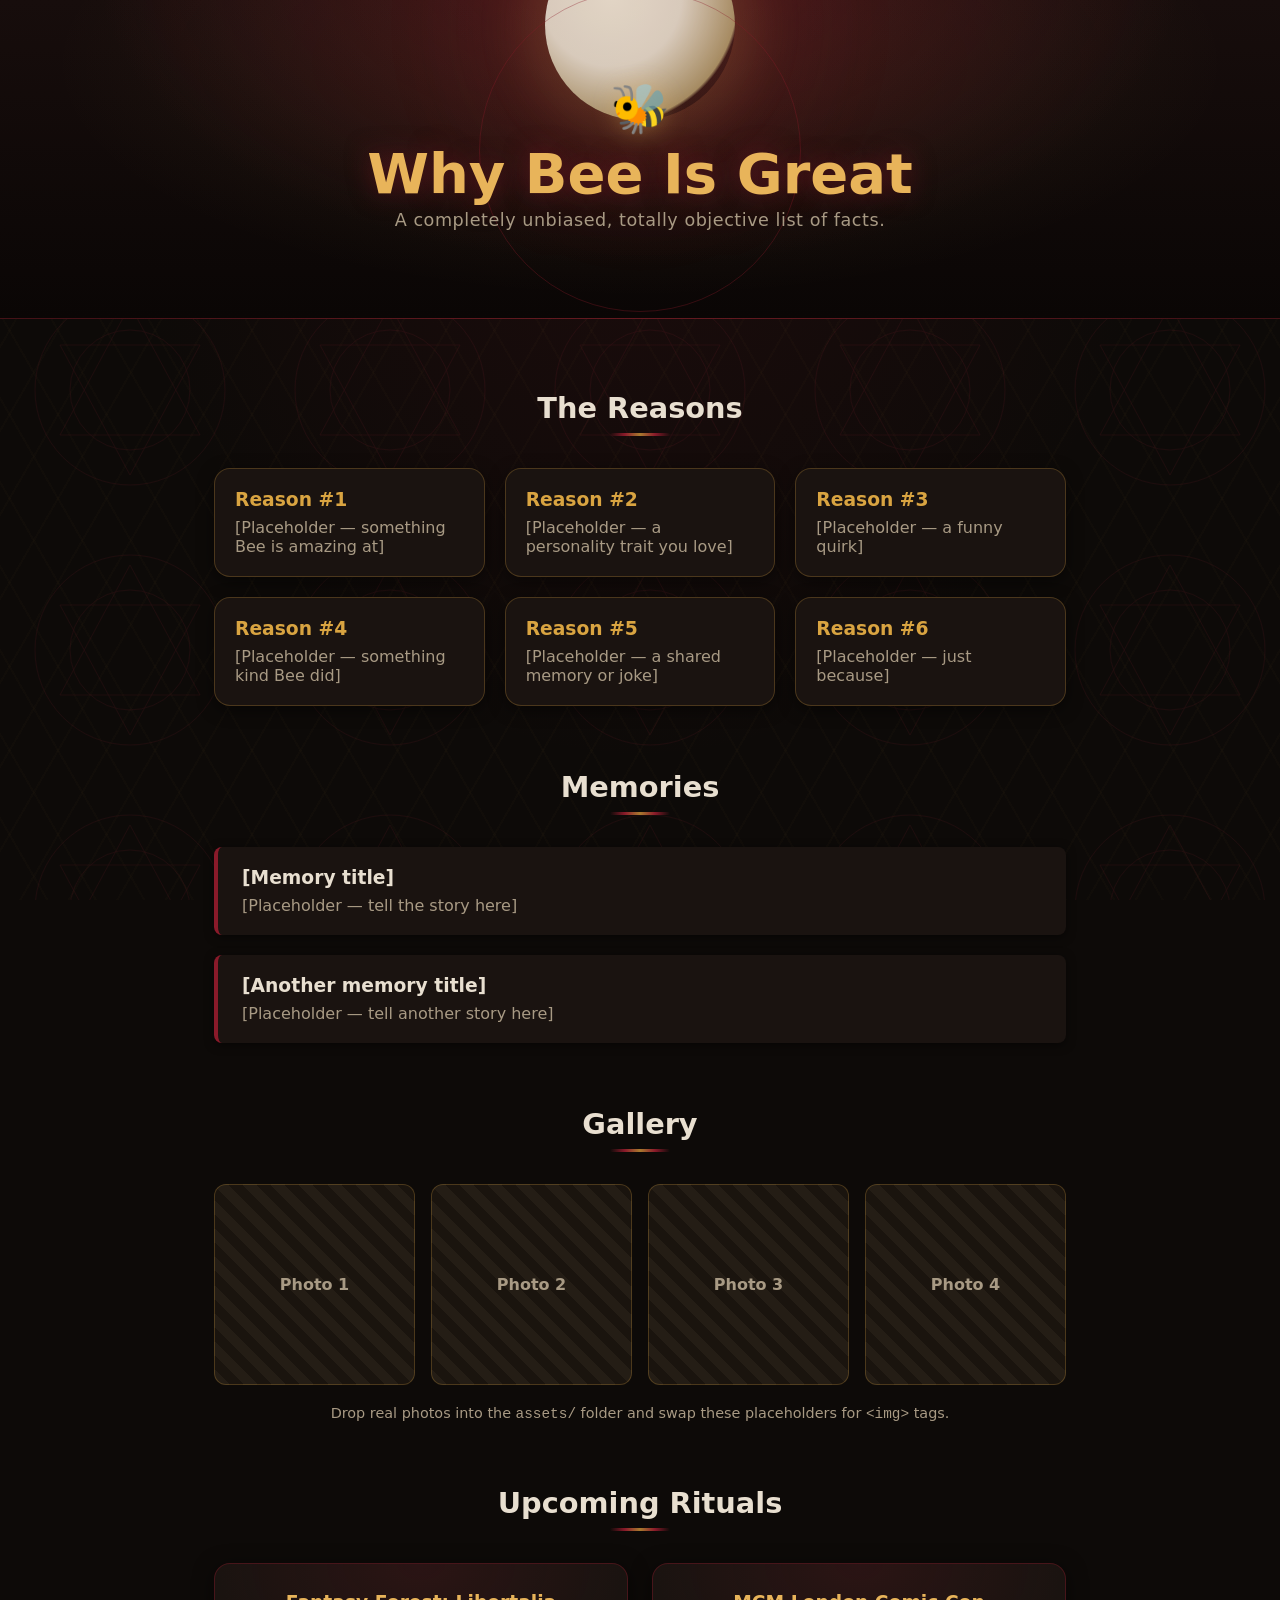
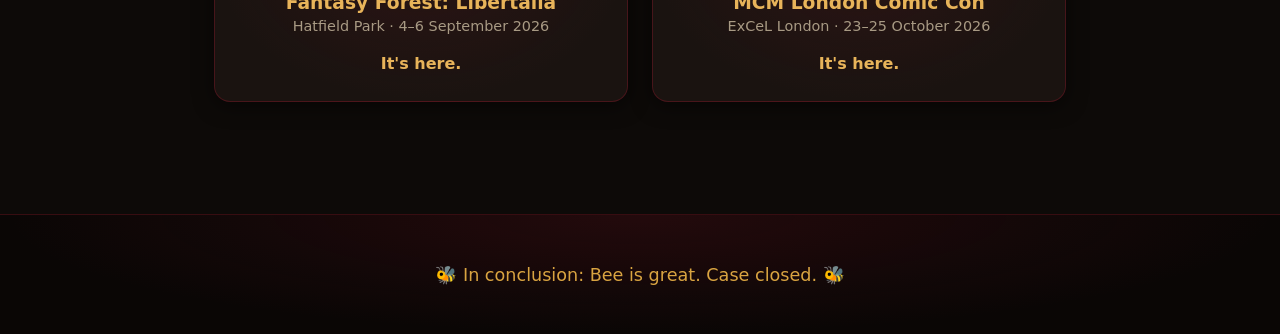
==== esp32/BeeWebsite/data/index.html @ 2f55833b "Add XIAO ESP32-S3 firmware to host the site as a standalone WiFi hotspot Serves index.html/style.css" ====
<!DOCTYPE html>
<html lang="en">
<head>
<meta charset="UTF-8">
<meta name="viewport" content="width=device-width, initial-scale=1.0">
<title>Why Bee Is Great</title>
<link rel="stylesheet" href="style.css">
</head>
<body>

<header class="hero">
  <div class="hero-inner">
    <p class="hero-emoji">🐝</p>
    <h1>Why Bee Is Great</h1>
    <p class="subtitle">A completely unbiased, totally objective list of facts.</p>
  </div>
</header>

<main>

  <section class="reasons">
    <h2>The Reasons</h2>
    <div class="reason-grid">
      <div class="reason-card">
        <h3>Reason #1</h3>
        <p>[Placeholder — something Bee is amazing at]</p>
      </div>
      <div class="reason-card">
        <h3>Reason #2</h3>
        <p>[Placeholder — a personality trait you love]</p>
      </div>
      <div class="reason-card">
        <h3>Reason #3</h3>
        <p>[Placeholder — a funny quirk]</p>
      </div>
      <div class="reason-card">
        <h3>Reason #4</h3>
        <p>[Placeholder — something kind Bee did]</p>
      </div>
      <div class="reason-card">
        <h3>Reason #5</h3>
        <p>[Placeholder — a shared memory or joke]</p>
      </div>
      <div class="reason-card">
        <h3>Reason #6</h3>
        <p>[Placeholder — just because]</p>
      </div>
    </div>
  </section>

  <section class="memories">
    <h2>Memories</h2>
    <div class="memory-list">
      <div class="memory-card">
        <h3>[Memory title]</h3>
        <p>[Placeholder — tell the story here]</p>
      </div>
      <div class="memory-card">
        <h3>[Another memory title]</h3>
        <p>[Placeholder — tell another story here]</p>
      </div>
    </div>
  </section>

  <section class="gallery">
    <h2>Gallery</h2>
    <div class="gallery-grid">
      <div class="gallery-item">Photo 1</div>
      <div class="gallery-item">Photo 2</div>
      <div class="gallery-item">Photo 3</div>
      <div class="gallery-item">Photo 4</div>
    </div>
    <p class="gallery-hint">Drop real photos into the <code>assets/</code> folder and swap these placeholders for <code>&lt;img&gt;</code> tags.</p>
  </section>

  <section class="countdowns">
    <h2>Upcoming Rituals</h2>
    <div class="countdown-grid">
      <div class="countdown-card" data-target="2026-09-04T00:00:00">
        <h3>Fantasy Forest: Libertalia</h3>
        <p class="countdown-sub">Hatfield Park &middot; 4&ndash;6 September 2026</p>
        <div class="countdown-timer">
          <div class="countdown-unit"><span class="countdown-value" data-unit="days">00</span><span class="countdown-label">days</span></div>
          <div class="countdown-unit"><span class="countdown-value" data-unit="hours">00</span><span class="countdown-label">hrs</span></div>
          <div class="countdown-unit"><span class="countdown-value" data-unit="minutes">00</span><span class="countdown-label">min</span></div>
          <div class="countdown-unit"><span class="countdown-value" data-unit="seconds">00</span><span class="countdown-label">sec</span></div>
        </div>
        <p class="countdown-status"></p>
      </div>
      <div class="countdown-card" data-target="2026-10-23T00:00:00">
        <h3>MCM London Comic Con</h3>
        <p class="countdown-sub">ExCeL London &middot; 23&ndash;25 October 2026</p>
        <div class="countdown-timer">
          <div class="countdown-unit"><span class="countdown-value" data-unit="days">00</span><span class="countdown-label">days</span></div>
          <div class="countdown-unit"><span class="countdown-value" data-unit="hours">00</span><span class="countdown-label">hrs</span></div>
          <div class="countdown-unit"><span class="countdown-value" data-unit="minutes">00</span><span class="countdown-label">min</span></div>
          <div class="countdown-unit"><span class="countdown-value" data-unit="seconds">00</span><span class="countdown-label">sec</span></div>
        </div>
        <p class="countdown-status"></p>
      </div>
    </div>
  </section>

</main>

<footer>
  <p>🐝 In conclusion: Bee is great. Case closed. 🐝</p>
</footer>

<script>
  function updateCountdowns() {
    document.querySelectorAll('.countdown-card').forEach(function (card) {
      var target = new Date(card.dataset.target).getTime();
      var now = Date.now();
      var diff = target - now;
      var statusEl = card.querySelector('.countdown-status');
      var timerEl = card.querySelector('.countdown-timer');

      if (diff <= 0) {
        timerEl.style.display = 'none';
        statusEl.textContent = 'It\'s here.';
        return;
      }

      var seconds = Math.floor(diff / 1000);
      var days = Math.floor(seconds / 86400);
      var hours = Math.floor((seconds % 86400) / 3600);
      var minutes = Math.floor((seconds % 3600) / 60);
      var secs = seconds % 60;

      card.querySelector('[data-unit="days"]').textContent = String(days).padStart(2, '0');
      card.querySelector('[data-unit="hours"]').textContent = String(hours).padStart(2, '0');
      card.querySelector('[data-unit="minutes"]').textContent = String(minutes).padStart(2, '0');
      card.querySelector('[data-unit="seconds"]').textContent = String(secs).padStart(2, '0');
      statusEl.textContent = '';
    });
  }

  updateCountdowns();
  setInterval(updateCountdowns, 1000);
</script>

</body>
</html>
---- esp32/BeeWebsite/data/style.css ----
:root {
  --gold: #d9a441;
  --dim-gold: #a87a2e;
  --ember: #e8b45a;
  --blood: #8a1a2a;
  --blood-deep: #4a0d16;
  --moon: #f2e9d8;
  --bg: #0d0a08;
  --panel: #1c1712;
  --card-bg: #1a1310;
  --text: #e8dfd0;
  --text-dim: #a89a84;
  --font-body: system-ui, -apple-system, 'Segoe UI', Roboto, sans-serif;
  --font-display: 'Trebuchet MS', 'Segoe UI', system-ui, sans-serif;
}

* {
  box-sizing: border-box;
}

body {
  margin: 0;
  font-family: var(--font-body);
  background: var(--bg);
  color: var(--text);
  background-image:
    url("data:image/svg+xml,%3Csvg xmlns='http://www.w3.org/2000/svg' width='260' height='260'%3E%3Cg fill='none' stroke='%238a1a2a' stroke-width='0.6' opacity='0.22'%3E%3Ccircle cx='130' cy='130' r='95'/%3E%3Ccircle cx='130' cy='130' r='60'/%3E%3Cpolygon points='130,45 200,175 60,175'/%3E%3Cpolygon points='130,215 60,85 200,85'/%3E%3C/g%3E%3C/svg%3E"),
    repeating-linear-gradient(60deg, transparent, transparent 40px, rgba(217, 164, 65, 0.02) 40px, rgba(217, 164, 65, 0.02) 42px),
    repeating-linear-gradient(-60deg, transparent, transparent 40px, rgba(217, 164, 65, 0.02) 40px, rgba(217, 164, 65, 0.02) 42px),
    radial-gradient(ellipse at 50% 0%, rgba(138, 26, 42, 0.15), transparent 60%);
  background-attachment: fixed;
}

h1, h2, h3 {
  font-family: var(--font-display);
}

/* Hero */
.hero {
  position: relative;
  overflow: hidden;
  background:
    radial-gradient(ellipse at 50% -10%, rgba(138, 26, 42, 0.4), transparent 60%),
    radial-gradient(ellipse at 50% 20%, rgba(232, 180, 90, 0.1), transparent 65%),
    linear-gradient(180deg, #170d0c, #0a0605);
  padding: 5rem 1.5rem 5.5rem;
  text-align: center;
  border-bottom: 1px solid rgba(138, 26, 42, 0.4);
}

.hero::before {
  content: "";
  position: absolute;
  top: -70px;
  left: 50%;
  transform: translateX(-50%);
  width: 190px;
  height: 190px;
  border-radius: 50%;
  background: radial-gradient(circle at 35% 35%, #fdf6e3, var(--moon) 40%, #b89f6f 72%, transparent 74%);
  box-shadow:
    0 0 50px 18px rgba(232, 180, 90, 0.18),
    0 0 130px 55px rgba(138, 26, 42, 0.2);
  opacity: 0.85;
}

.hero::after {
  content: "";
  position: absolute;
  top: -10px;
  left: 50%;
  width: 320px;
  height: 320px;
  transform: translateX(-50%);
  border: 1px solid rgba(138, 26, 42, 0.35);
  border-radius: 50%;
}

.hero-inner {
  position: relative;
  z-index: 1;
}

.hero-emoji {
  font-size: 3rem;
  margin: 0;
  filter: drop-shadow(0 0 12px rgba(232, 180, 90, 0.4));
}

.hero h1 {
  font-size: clamp(2.2rem, 6vw, 3.5rem);
  margin: 0.25rem 0;
  color: var(--ember);
  text-shadow: 0 0 24px rgba(138, 26, 42, 0.5);
}

.subtitle {
  font-size: 1.1rem;
  margin: 0;
  color: var(--text-dim);
  letter-spacing: 0.03em;
}

main {
  max-width: 900px;
  margin: 0 auto;
  padding: 3rem 1.5rem;
}

section {
  margin-bottom: 4rem;
}

h2 {
  font-size: 1.8rem;
  text-align: center;
  margin-bottom: 2rem;
  position: relative;
  color: var(--text);
}

h2::after {
  content: "";
  display: block;
  width: 60px;
  height: 3px;
  background: linear-gradient(90deg, transparent, var(--blood), var(--dim-gold), var(--blood), transparent);
  margin: 0.5rem auto 0;
  border-radius: 2px;
}

/* Reasons */
.reason-grid {
  display: grid;
  grid-template-columns: repeat(auto-fit, minmax(220px, 1fr));
  gap: 1.25rem;
}

.reason-card {
  background: var(--card-bg);
  border: 1px solid rgba(217, 164, 65, 0.25);
  border-radius: 16px;
  padding: 1.25rem;
  box-shadow: 0 4px 16px rgba(0, 0, 0, 0.5);
  transition: transform 0.15s ease, border-color 0.15s ease;
}

.reason-card:hover {
  transform: translateY(-4px);
  border-color: rgba(138, 26, 42, 0.6);
  box-shadow: 0 4px 20px rgba(138, 26, 42, 0.25);
}

.reason-card h3 {
  margin: 0 0 0.5rem;
  color: var(--gold);
}

.reason-card p {
  margin: 0;
  color: var(--text-dim);
}

/* Memories */
.memory-list {
  display: grid;
  gap: 1.25rem;
}

.memory-card {
  background: var(--card-bg);
  border-left: 4px solid var(--blood);
  border-radius: 8px;
  padding: 1.25rem 1.5rem;
  box-shadow: 0 2px 10px rgba(0, 0, 0, 0.5);
}

.memory-card h3 {
  margin: 0 0 0.5rem;
  color: var(--text);
}

.memory-card p {
  margin: 0;
  color: var(--text-dim);
}

/* Gallery */
.gallery-grid {
  display: grid;
  grid-template-columns: repeat(auto-fit, minmax(150px, 1fr));
  gap: 1rem;
}

.gallery-item {
  aspect-ratio: 1;
  background: repeating-linear-gradient(45deg, #241d15, #241d15 10px, #1a140e 10px, #1a140e 20px);
  border-radius: 12px;
  border: 1px solid rgba(217, 164, 65, 0.25);
  display: flex;
  align-items: center;
  justify-content: center;
  font-weight: 700;
  color: var(--text-dim);
}

.gallery-hint {
  text-align: center;
  font-size: 0.9rem;
  color: var(--text-dim);
  margin-top: 1.25rem;
}

/* Countdowns */
.countdown-grid {
  display: grid;
  grid-template-columns: repeat(auto-fit, minmax(260px, 1fr));
  gap: 1.5rem;
}

.countdown-card {
  background:
    radial-gradient(ellipse at 50% 0%, rgba(138, 26, 42, 0.15), transparent 70%),
    var(--card-bg);
  border: 1px solid rgba(138, 26, 42, 0.4);
  border-radius: 16px;
  padding: 1.75rem 1.5rem;
  text-align: center;
  box-shadow: 0 4px 20px rgba(0, 0, 0, 0.5);
}

.countdown-card h3 {
  margin: 0 0 0.35rem;
  color: var(--ember);
}

.countdown-sub {
  margin: 0 0 1.25rem;
  color: var(--text-dim);
  font-size: 0.9rem;
}

.countdown-timer {
  display: flex;
  justify-content: center;
  gap: 0.75rem;
}

.countdown-unit {
  display: flex;
  flex-direction: column;
  align-items: center;
  min-width: 56px;
}

.countdown-value {
  font-family: var(--font-display);
  font-size: 1.9rem;
  color: var(--gold);
  text-shadow: 0 0 16px rgba(138, 26, 42, 0.4);
  background: rgba(0, 0, 0, 0.35);
  border: 1px solid rgba(217, 164, 65, 0.25);
  border-radius: 10px;
  padding: 0.4rem 0.5rem;
  min-width: 3rem;
}

.countdown-label {
  font-size: 0.7rem;
  text-transform: uppercase;
  letter-spacing: 0.08em;
  color: var(--text-dim);
  margin-top: 0.4rem;
}

.countdown-status {
  margin: 0.75rem 0 0;
  color: var(--ember);
  font-weight: 700;
}

footer {
  text-align: center;
  padding: 2rem 1.5rem;
  background:
    radial-gradient(ellipse at 50% 0%, rgba(138, 26, 42, 0.2), transparent 70%),
    #0a0605;
  color: var(--gold);
  font-family: var(--font-display);
  font-size: 1.1rem;
  border-top: 1px solid rgba(138, 26, 42, 0.35);
}

@media (max-width: 480px) {
  .hero {
    padding: 3rem 1rem 3.5rem;
  }
}
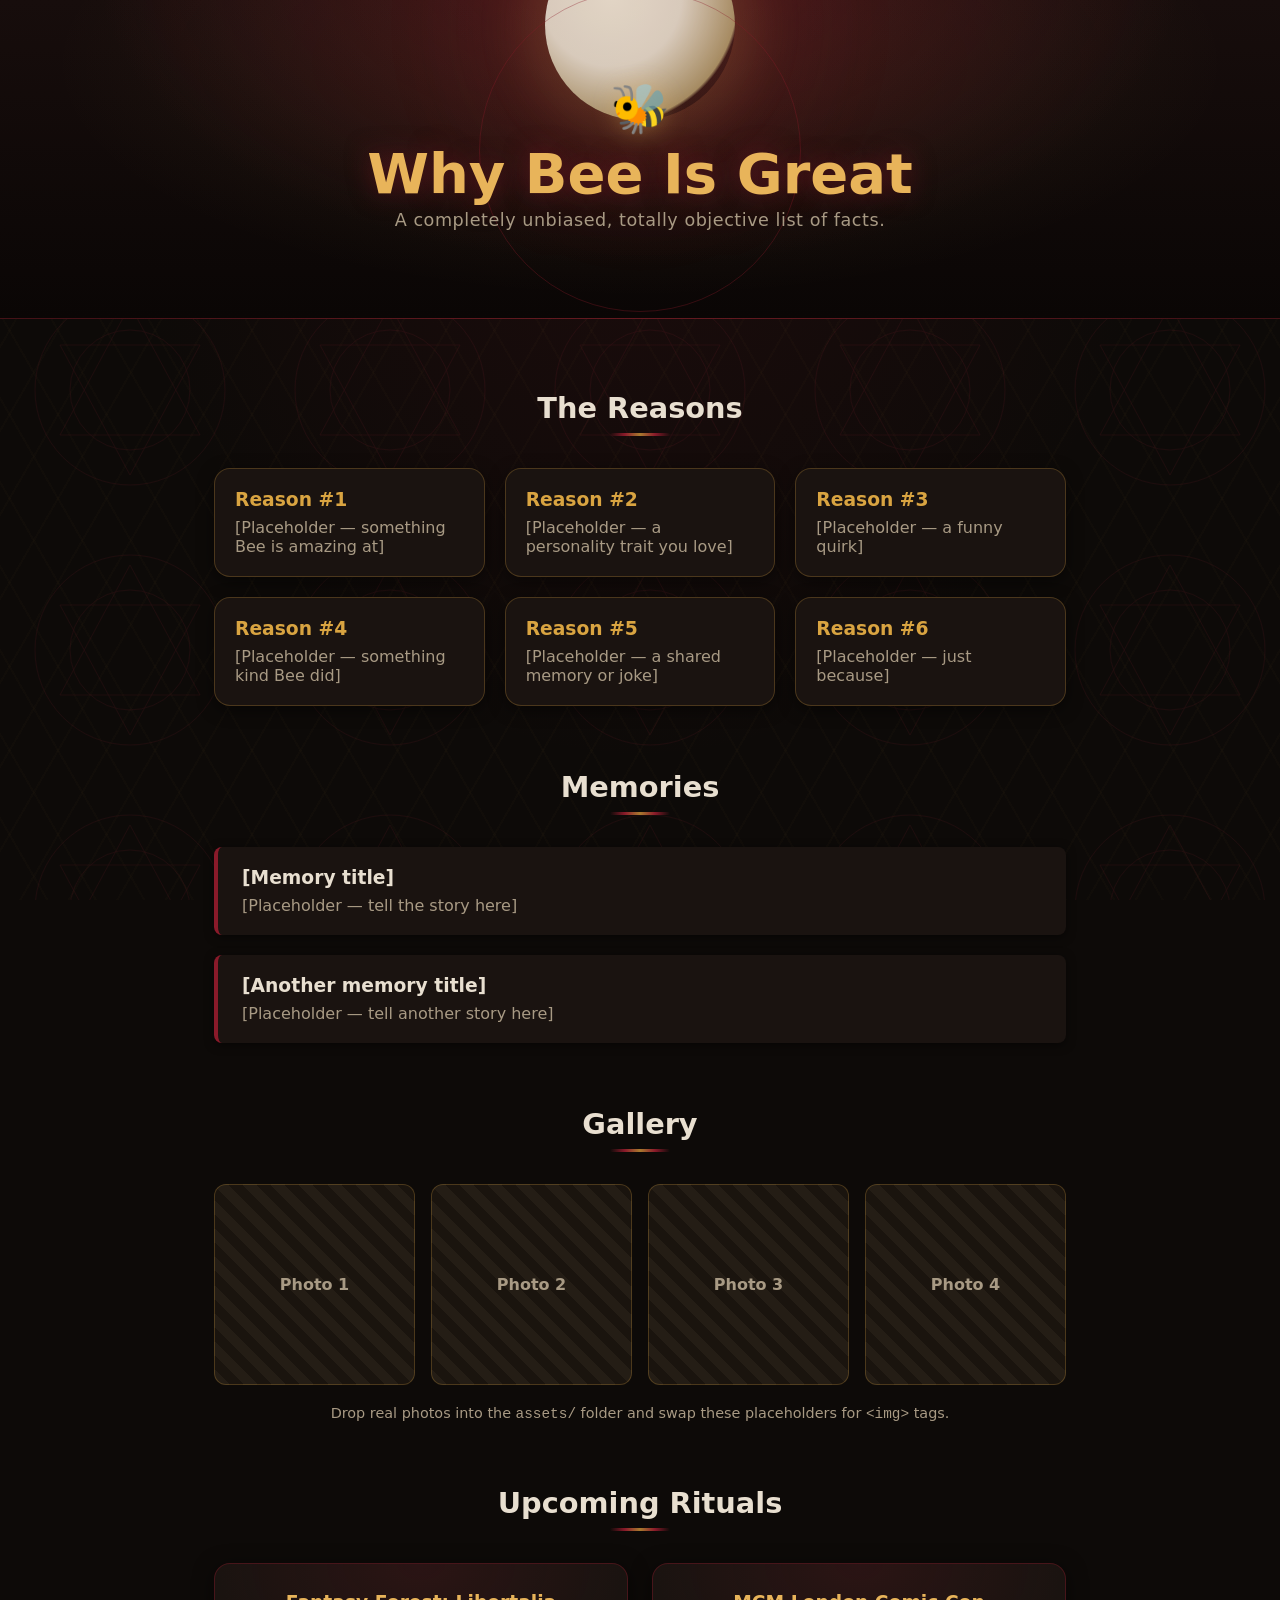
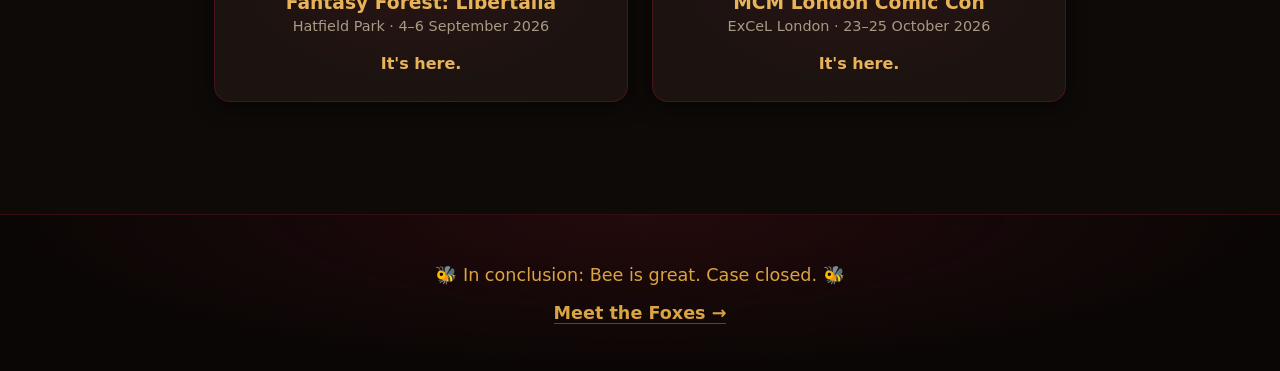
==== commit ebc08ee4: "Add Foxes page with species, facts, and famous foxes Linked from the bottom of the Bee page. Photos " ====
--- a/esp32/BeeWebsite/data/index.html
+++ b/esp32/BeeWebsite/data/index.html
@@ -105,6 +105,7 @@
 
 <footer>
   <p>🐝 In conclusion: Bee is great. Case closed. 🐝</p>
+  <p><a class="back-link" href="foxes.html">Meet the Foxes &rarr;</a></p>
 </footer>
 
 <script>
--- a/esp32/BeeWebsite/data/style.css
+++ b/esp32/BeeWebsite/data/style.css
@@ -291,6 +291,18 @@
   border-top: 1px solid rgba(138, 26, 42, 0.35);
 }
 
+footer a {
+  color: var(--gold);
+  text-decoration: none;
+  font-weight: 700;
+  border-bottom: 1px solid rgba(217, 164, 65, 0.4);
+}
+
+footer a:hover {
+  color: var(--ember);
+  border-color: var(--ember);
+}
+
 @media (max-width: 480px) {
   .hero {
     padding: 3rem 1rem 3.5rem;
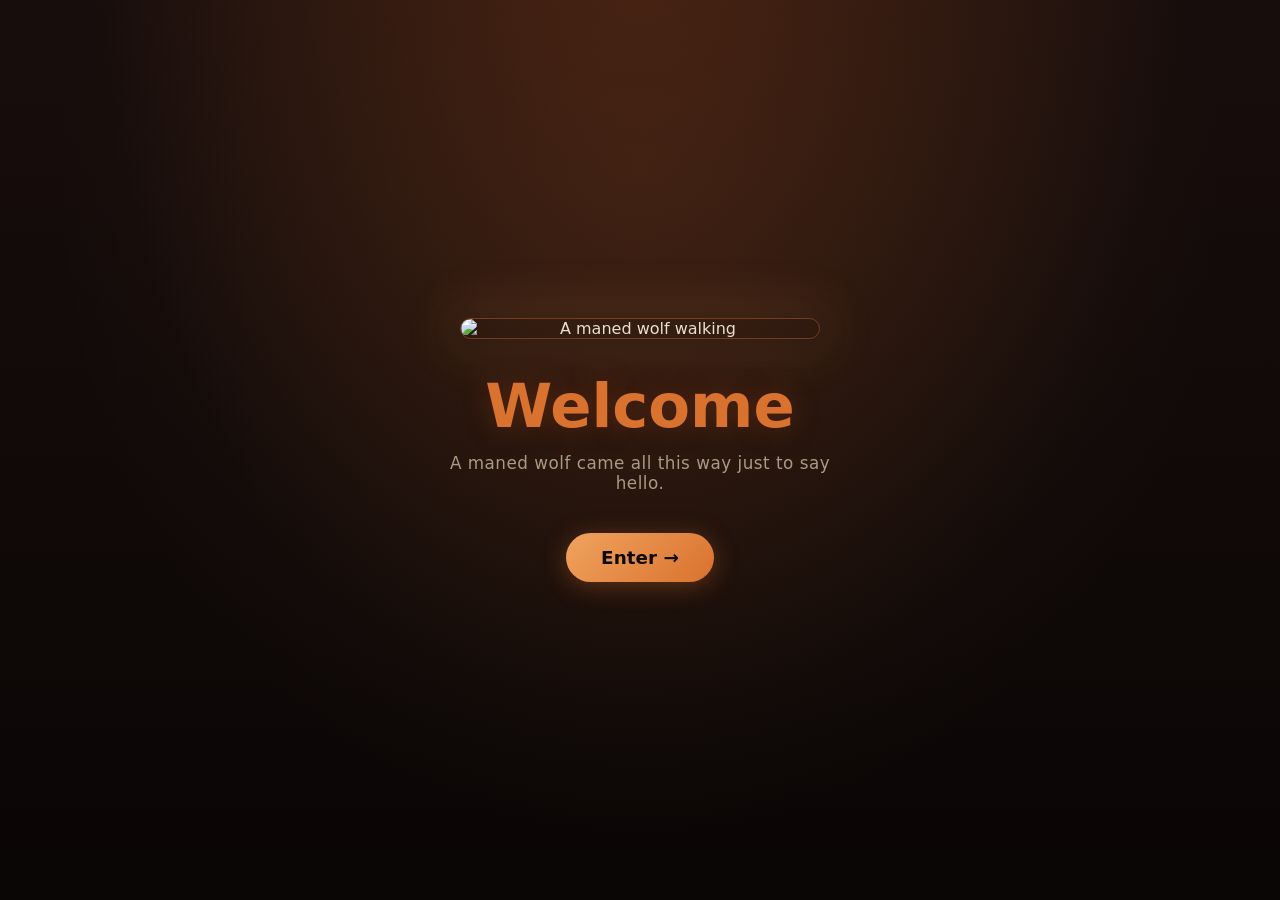
==== commit a0cba213: "Add maned wolf splash page as the new site entry point index.html is now a minimal welcome screen (m" ====
--- a/esp32/BeeWebsite/data/index.html
+++ b/esp32/BeeWebsite/data/index.html
@@ -3,143 +3,20 @@
 <head>
 <meta charset="UTF-8">
 <meta name="viewport" content="width=device-width, initial-scale=1.0">
-<title>Why Bee Is Great</title>
+<title>Welcome</title>
 <link rel="stylesheet" href="style.css">
+<link rel="stylesheet" href="splash.css">
 </head>
 <body>
 
-<header class="hero">
-  <div class="hero-inner">
-    <p class="hero-emoji">🐝</p>
-    <h1>Why Bee Is Great</h1>
-    <p class="subtitle">A completely unbiased, totally objective list of facts.</p>
+<div class="splash">
+  <div class="splash-inner">
+    <img class="splash-photo" src="https://upload.wikimedia.org/wikipedia/commons/thumb/a/a3/Lobo_Guar%C3%A1_andando.jpg/500px-Lobo_Guar%C3%A1_andando.jpg" alt="A maned wolf walking">
+    <h1>Welcome</h1>
+    <p class="splash-sub">A maned wolf came all this way just to say hello.</p>
+    <a class="enter-button" href="bee.html">Enter &rarr;</a>
   </div>
-</header>
-
-<main>
-
-  <section class="reasons">
-    <h2>The Reasons</h2>
-    <div class="reason-grid">
-      <div class="reason-card">
-        <h3>Reason #1</h3>
-        <p>[Placeholder — something Bee is amazing at]</p>
-      </div>
-      <div class="reason-card">
-        <h3>Reason #2</h3>
-        <p>[Placeholder — a personality trait you love]</p>
-      </div>
-      <div class="reason-card">
-        <h3>Reason #3</h3>
-        <p>[Placeholder — a funny quirk]</p>
-      </div>
-      <div class="reason-card">
-        <h3>Reason #4</h3>
-        <p>[Placeholder — something kind Bee did]</p>
-      </div>
-      <div class="reason-card">
-        <h3>Reason #5</h3>
-        <p>[Placeholder — a shared memory or joke]</p>
-      </div>
-      <div class="reason-card">
-        <h3>Reason #6</h3>
-        <p>[Placeholder — just because]</p>
-      </div>
-    </div>
-  </section>
-
-  <section class="memories">
-    <h2>Memories</h2>
-    <div class="memory-list">
-      <div class="memory-card">
-        <h3>[Memory title]</h3>
-        <p>[Placeholder — tell the story here]</p>
-      </div>
-      <div class="memory-card">
-        <h3>[Another memory title]</h3>
-        <p>[Placeholder — tell another story here]</p>
-      </div>
-    </div>
-  </section>
-
-  <section class="gallery">
-    <h2>Gallery</h2>
-    <div class="gallery-grid">
-      <div class="gallery-item">Photo 1</div>
-      <div class="gallery-item">Photo 2</div>
-      <div class="gallery-item">Photo 3</div>
-      <div class="gallery-item">Photo 4</div>
-    </div>
-    <p class="gallery-hint">Drop real photos into the <code>assets/</code> folder and swap these placeholders for <code>&lt;img&gt;</code> tags.</p>
-  </section>
-
-  <section class="countdowns">
-    <h2>Upcoming Rituals</h2>
-    <div class="countdown-grid">
-      <div class="countdown-card" data-target="2026-09-04T00:00:00">
-        <h3>Fantasy Forest: Libertalia</h3>
-        <p class="countdown-sub">Hatfield Park &middot; 4&ndash;6 September 2026</p>
-        <div class="countdown-timer">
-          <div class="countdown-unit"><span class="countdown-value" data-unit="days">00</span><span class="countdown-label">days</span></div>
-          <div class="countdown-unit"><span class="countdown-value" data-unit="hours">00</span><span class="countdown-label">hrs</span></div>
-          <div class="countdown-unit"><span class="countdown-value" data-unit="minutes">00</span><span class="countdown-label">min</span></div>
-          <div class="countdown-unit"><span class="countdown-value" data-unit="seconds">00</span><span class="countdown-label">sec</span></div>
-        </div>
-        <p class="countdown-status"></p>
-      </div>
-      <div class="countdown-card" data-target="2026-10-23T00:00:00">
-        <h3>MCM London Comic Con</h3>
-        <p class="countdown-sub">ExCeL London &middot; 23&ndash;25 October 2026</p>
-        <div class="countdown-timer">
-          <div class="countdown-unit"><span class="countdown-value" data-unit="days">00</span><span class="countdown-label">days</span></div>
-          <div class="countdown-unit"><span class="countdown-value" data-unit="hours">00</span><span class="countdown-label">hrs</span></div>
-          <div class="countdown-unit"><span class="countdown-value" data-unit="minutes">00</span><span class="countdown-label">min</span></div>
-          <div class="countdown-unit"><span class="countdown-value" data-unit="seconds">00</span><span class="countdown-label">sec</span></div>
-        </div>
-        <p class="countdown-status"></p>
-      </div>
-    </div>
-  </section>
-
-</main>
-
-<footer>
-  <p>🐝 In conclusion: Bee is great. Case closed. 🐝</p>
-  <p><a class="back-link" href="foxes.html">Meet the Foxes &rarr;</a></p>
-</footer>
-
-<script>
-  function updateCountdowns() {
-    document.querySelectorAll('.countdown-card').forEach(function (card) {
-      var target = new Date(card.dataset.target).getTime();
-      var now = Date.now();
-      var diff = target - now;
-      var statusEl = card.querySelector('.countdown-status');
-      var timerEl = card.querySelector('.countdown-timer');
-
-      if (diff <= 0) {
-        timerEl.style.display = 'none';
-        statusEl.textContent = 'It\'s here.';
-        return;
-      }
-
-      var seconds = Math.floor(diff / 1000);
-      var days = Math.floor(seconds / 86400);
-      var hours = Math.floor((seconds % 86400) / 3600);
-      var minutes = Math.floor((seconds % 3600) / 60);
-      var secs = seconds % 60;
-
-      card.querySelector('[data-unit="days"]').textContent = String(days).padStart(2, '0');
-      card.querySelector('[data-unit="hours"]').textContent = String(hours).padStart(2, '0');
-      card.querySelector('[data-unit="minutes"]').textContent = String(minutes).padStart(2, '0');
-      card.querySelector('[data-unit="seconds"]').textContent = String(secs).padStart(2, '0');
-      statusEl.textContent = '';
-    });
-  }
-
-  updateCountdowns();
-  setInterval(updateCountdowns, 1000);
-</script>
+</div>
 
 </body>
 </html>
--- a/esp32/BeeWebsite/data/splash.css
+++ b/esp32/BeeWebsite/data/splash.css
@@ -0,0 +1,82 @@
+:root {
+  --amber-wolf: #d9722e;
+  --amber-wolf-deep: #7a3312;
+  --dusk: #f0a35e;
+}
+
+body {
+  min-height: 100vh;
+}
+
+.splash {
+  min-height: 100vh;
+  display: flex;
+  align-items: center;
+  justify-content: center;
+  padding: 3rem 1.5rem;
+  position: relative;
+  overflow: hidden;
+  background:
+    radial-gradient(ellipse at 50% -10%, rgba(122, 51, 18, 0.4), transparent 60%),
+    radial-gradient(ellipse at 50% 20%, rgba(240, 163, 94, 0.1), transparent 65%),
+    linear-gradient(180deg, #170d0c, #0a0605);
+}
+
+.splash-inner {
+  position: relative;
+  z-index: 1;
+  text-align: center;
+  max-width: 420px;
+}
+
+.splash-photo {
+  width: 100%;
+  max-width: 360px;
+  height: auto;
+  border-radius: 16px;
+  border: 1px solid rgba(217, 114, 46, 0.4);
+  box-shadow:
+    0 0 50px 12px rgba(240, 163, 94, 0.15),
+    0 4px 24px rgba(0, 0, 0, 0.5);
+  margin: 0 auto 2rem;
+  display: block;
+}
+
+.splash h1 {
+  font-size: clamp(2.4rem, 8vw, 3.8rem);
+  margin: 0 0 0.75rem;
+  color: var(--amber-wolf);
+  text-shadow: 0 0 24px rgba(122, 51, 18, 0.55);
+}
+
+.splash-sub {
+  margin: 0 0 2.5rem;
+  color: var(--text-dim);
+  font-size: 1.05rem;
+  letter-spacing: 0.03em;
+}
+
+.enter-button {
+  display: inline-block;
+  font-family: var(--font-display);
+  font-size: 1.15rem;
+  font-weight: 700;
+  color: var(--bg);
+  background: linear-gradient(135deg, var(--dusk), var(--amber-wolf));
+  padding: 0.9rem 2.2rem;
+  border-radius: 999px;
+  text-decoration: none;
+  box-shadow: 0 4px 24px rgba(217, 114, 46, 0.35);
+  transition: transform 0.15s ease, box-shadow 0.15s ease;
+}
+
+.enter-button:hover {
+  transform: translateY(-2px);
+  box-shadow: 0 6px 30px rgba(217, 114, 46, 0.5);
+}
+
+@media (max-width: 480px) {
+  .splash-photo {
+    max-width: 280px;
+  }
+}
